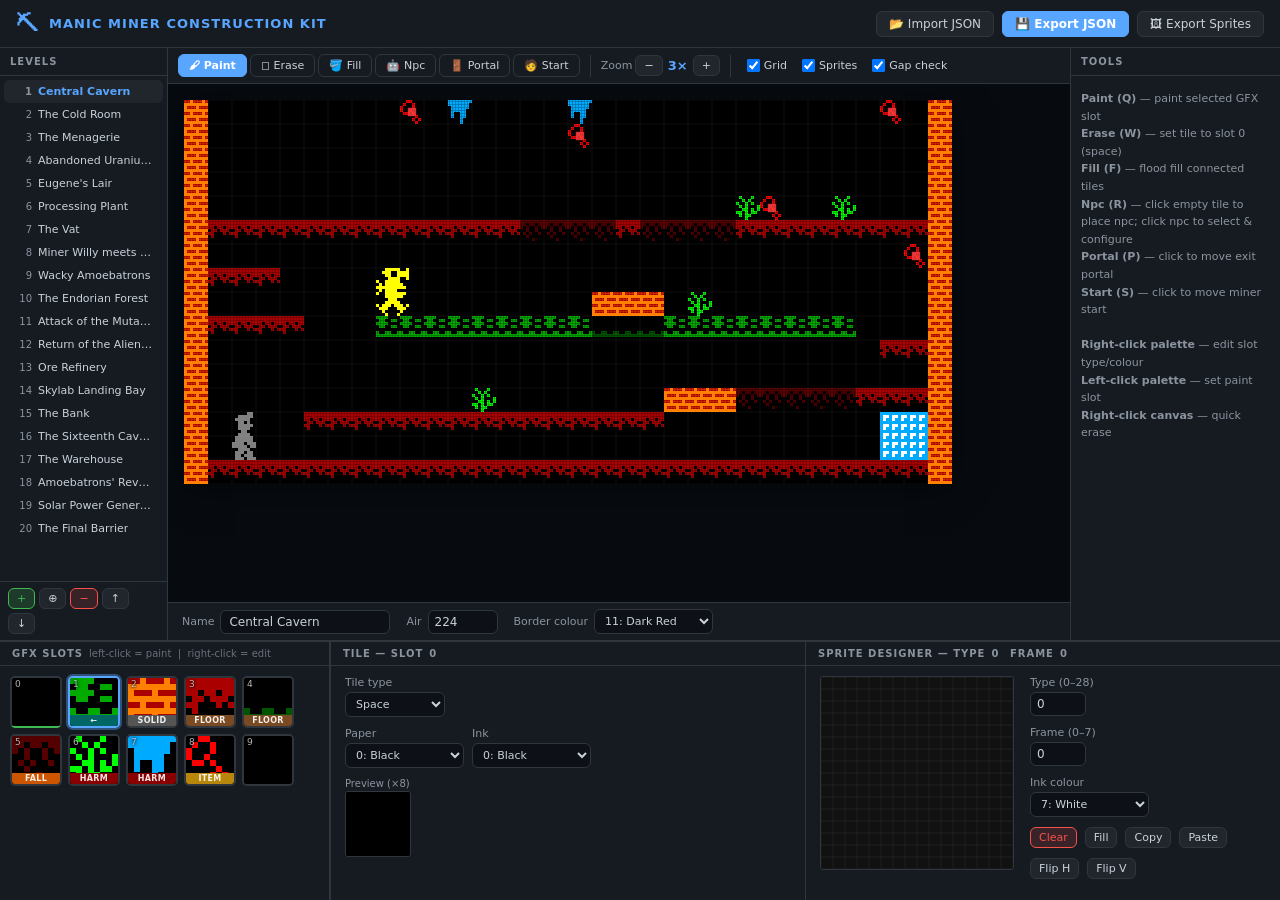
==== web/editor/index.html @ 71e50fc2 "initial commit" ====
<!doctype html>
<html lang="en">
    <head>
        <meta charset="UTF-8" />
        <meta name="viewport" content="width=device-width, initial-scale=1.0" />
        <title>Manic Miner Construction Kit</title>
        <link rel="stylesheet" href="css/style.css" />
    </head>
    <body>
        <!-- ── Header ─────────────────────────────────────────────────────────── -->
        <header class="app-header">
            <div class="brand">
                <span class="brand-gem">⛏</span>
                <span>MANIC MINER CONSTRUCTION KIT</span>
            </div>
            <div class="header-actions">
                <button id="btn-import" class="btn">📂 Import JSON</button>
                <button id="btn-export" class="btn btn-primary">
                    💾 Export JSON
                </button>
                <button id="btn-export-sprites" class="btn">
                    🖼 Export Sprites
                </button>
                <input type="file" id="file-input" accept=".json" hidden />
            </div>
        </header>

        <!-- ── Workspace ──────────────────────────────────────────────────────── -->
        <div class="workspace">
            <!-- Level list sidebar -->
            <aside class="panel panel-levels">
                <div class="panel-header">Levels</div>
                <div id="level-list" class="level-list"></div>
                <div class="panel-footer">
                    <button
                        id="btn-add-level"
                        class="btn btn-sm btn-success"
                        title="Add new level"
                    >
                        +
                    </button>
                    <button
                        id="btn-dup-level"
                        class="btn btn-sm"
                        title="Duplicate level"
                    >
                        ⊕
                    </button>
                    <button
                        id="btn-del-level"
                        class="btn btn-sm btn-danger"
                        title="Delete level"
                    >
                        −
                    </button>
                    <button
                        id="btn-level-up"
                        class="btn btn-sm"
                        title="Move level up"
                    >
                        ↑
                    </button>
                    <button
                        id="btn-level-down"
                        class="btn btn-sm"
                        title="Move level down"
                    >
                        ↓
                    </button>
                </div>
            </aside>

            <!-- Main editor -->
            <main class="editor-main">
                <!-- Toolbar -->
                <div class="toolbar">
                    <div class="tool-group">
                        <button
                            class="tool-btn active"
                            data-tool="paint"
                            title="Paint tile (Q)"
                        >
                            🖌 Paint
                        </button>
                        <button
                            class="tool-btn"
                            data-tool="erase"
                            title="Erase tile (W)"
                        >
                            ◻ Erase
                        </button>
                        <button
                            class="tool-btn"
                            data-tool="fill"
                            title="Flood fill (F)"
                        >
                            🪣 Fill
                        </button>
                        <button
                            class="tool-btn"
                            data-tool="npc"
                            title="Place npc (R) — left-click tile to place, click npc to select"
                        >
                            🤖 Npc
                        </button>
                        <button
                            class="tool-btn"
                            data-tool="portal"
                            title="Place portal (P) — click to move"
                        >
                            🚪 Portal
                        </button>
                        <button
                            class="tool-btn"
                            data-tool="start"
                            title="Set miner start (S) — click to move"
                        >
                            🧑 Start
                        </button>
                    </div>
                    <div class="tool-sep"></div>
                    <div class="tool-group">
                        <span class="tool-label">Zoom</span>
                        <button
                            id="zoom-out"
                            class="btn btn-sm"
                            title="Zoom out (-)"
                        >
                            −
                        </button>
                        <span id="zoom-label" class="zoom-label">3×</span>
                        <button
                            id="zoom-in"
                            class="btn btn-sm"
                            title="Zoom in (+)"
                        >
                            +
                        </button>
                    </div>
                    <div class="tool-sep"></div>
                    <div class="tool-group">
                        <label class="checkbox-row"
                            ><input type="checkbox" id="show-grid" checked />
                            Grid</label
                        >
                        <label class="checkbox-row"
                            ><input type="checkbox" id="show-sprites" checked />
                            Sprites</label
                        >
                        <label class="checkbox-row"
                            ><input type="checkbox" id="show-gap-warnings" checked />
                            Gap check</label
                        >
                    </div>
                </div>

                <!-- Canvas -->
                <div class="canvas-scroll" id="canvas-scroll">
                    <div class="canvas-container">
                        <canvas id="level-canvas"></canvas>
                    </div>
                </div>

                <!-- Level metadata -->
                <div class="level-meta">
                    <label
                        >Name
                        <input
                            type="text"
                            id="level-name"
                            class="input-text"
                            maxlength="32"
                            placeholder="Level name…"
                        />
                    </label>
                    <label
                        >Air
                        <input
                            type="number"
                            id="level-air"
                            class="input-num"
                            min="0"
                            max="65535"
                            value="8192"
                        />
                    </label>
                    <label
                        >Border colour
                        <select id="level-border" class="input-sel"></select>
                    </label>
                </div>
            </main>

            <!-- Properties panel -->
            <aside class="panel panel-props">
                <!-- Npc properties (shown when npc selected) -->
                <div id="npc-props" style="display: none">
                    <div class="panel-header">Npc Properties</div>
                    <div class="props-section">
                        <div class="prop-row">
                            <label
                                >Sprite type
                                <select id="npc-gfx" class="input-sel"></select>
                            </label>
                        </div>
                        <div class="prop-row">
                            <label
                                >Ink colour
                                <select id="npc-ink" class="input-sel"></select>
                            </label>
                        </div>
                        <div class="prop-row">
                            <label
                                >Frames
                                <select id="npc-nframes" class="input-sel">
                                    <option value="3">4 frames</option>
                                    <option value="7">8 frames</option>
                                </select>
                            </label>
                        </div>
                        <div class="prop-row">
                            <label
                                >Movement
                                <select id="npc-move" class="input-sel">
                                    <option value="0">None</option>
                                    <option value="1">← Left</option>
                                    <option value="2">→ Right</option>
                                </select>
                            </label>
                        </div>
                        <div class="prop-row">
                            <label
                                >Speed (ticks/px)
                                <input
                                    type="number"
                                    id="npc-speed"
                                    class="input-num"
                                    min="0"
                                    max="16"
                                    value="0"
                                />
                            </label>
                        </div>
                        <div class="prop-row">
                            <label
                                >Min X (pixels)
                                <input
                                    type="number"
                                    id="npc-min"
                                    class="input-num"
                                    min="0"
                                    max="255"
                                    value="0"
                                />
                            </label>
                        </div>
                        <div class="prop-row">
                            <label
                                >Max X (pixels)
                                <input
                                    type="number"
                                    id="npc-max"
                                    class="input-num"
                                    min="0"
                                    max="255"
                                    value="128"
                                />
                            </label>
                        </div>
                        <div class="prop-row">
                            <button
                                id="btn-del-npc"
                                class="btn btn-sm btn-danger"
                            >
                                Delete Npc
                            </button>
                        </div>
                        <div id="npc-sprite-preview" class="npc-preview"></div>
                    </div>
                </div>

                <!-- Portal properties -->
                <div id="portal-props" style="display: none">
                    <div class="panel-header">Portal</div>
                    <div class="props-section">
                        <p class="hint-text">
                            Click on the level to move the portal.
                        </p>
                        <div class="prop-row">
                            <label
                                >Colour 0 (paper)
                                <select
                                    id="portal-c0"
                                    class="input-sel"
                                ></select>
                            </label>
                        </div>
                        <div class="prop-row">
                            <label
                                >Colour 1 (ink)
                                <select
                                    id="portal-c1"
                                    class="input-sel"
                                ></select>
                            </label>
                        </div>
                        <div
                            id="portal-sprite-preview"
                            class="portal-preview"
                        ></div>
                    </div>
                </div>

                <!-- Miner start properties -->
                <div id="start-props" style="display: none">
                    <div class="panel-header">Miner Start</div>
                    <div class="props-section">
                        <p class="hint-text">
                            Click on the level to move the start position.
                        </p>
                        <div class="prop-row">
                            <label
                                >Miner colour
                                <select
                                    id="start-ink"
                                    class="input-sel"
                                ></select>
                            </label>
                        </div>
                        <div class="prop-row">
                            <label
                                >Facing
                                <select id="start-dir" class="input-sel">
                                    <option value="0">Right →</option>
                                    <option value="1">Left ←</option>
                                </select>
                            </label>
                        </div>
                        <div
                            id="miner-sprite-preview"
                            class="miner-preview"
                        ></div>
                    </div>
                </div>

                <!-- Default info -->
                <div id="tile-info">
                    <div class="panel-header">Tools</div>
                    <div class="props-section">
                        <p class="hint-text">
                            <strong>Paint (Q)</strong> — paint selected GFX
                            slot<br />
                            <strong>Erase (W)</strong> — set tile to slot 0
                            (space)<br />
                            <strong>Fill (F)</strong> — flood fill connected
                            tiles<br />
                            <strong>Npc (R)</strong> — click empty tile to place
                            npc; click npc to select &amp; configure<br />
                            <strong>Portal (P)</strong> — click to move exit
                            portal<br />
                            <strong>Start (S)</strong> — click to move miner
                            start<br />
                            <br />
                            <strong>Right-click palette</strong> — edit slot
                            type/colour<br />
                            <strong>Left-click palette</strong> — set paint
                            slot<br />
                            <strong>Right-click canvas</strong> — quick erase<br />
                        </p>
                    </div>
                </div>
            </aside>
        </div>

        <!-- ── Bottom Panel: GFX palette + tile designer + sprite designer ─────── -->
        <div class="bottom-panel">
            <!-- GFX slot palette -->
            <div class="gfx-palette-section">
                <div class="section-header">
                    GFX Slots
                    <span class="hint-small"
                        >left-click = paint &nbsp;|&nbsp; right-click =
                        edit</span
                    >
                </div>
                <div id="gfx-slots" class="gfx-slots-grid"></div>
            </div>

            <!-- Tile designer -->
            <div class="designer-section">
                <div class="section-header">
                    Tile — Slot <span id="designer-slot-num">0</span>
                </div>
                <div class="designer-layout">
                    <div class="designer-controls">
                        <div class="ctrl-row">
                            <label style="display:flex;flex-direction:column;gap:3px;font-size:11px;color:var(--text-muted)">
                                Tile type
                                <select id="tile-type" class="input-sel"></select>
                            </label>
                        </div>
                        <div class="ctrl-row">
                            <label style="display:flex;flex-direction:column;gap:3px;font-size:11px;color:var(--text-muted)">
                                Paper
                                <select id="tile-paper" class="input-sel"></select>
                            </label>
                            <label style="display:flex;flex-direction:column;gap:3px;font-size:11px;color:var(--text-muted)">
                                Ink
                                <select id="tile-ink" class="input-sel"></select>
                            </label>
                        </div>
                        <div>
                            <div class="preview-label">Preview (×8)</div>
                            <canvas id="tile-preview" width="64" height="64"></canvas>
                        </div>
                    </div>
                </div>
            </div>

            <!-- Sprite designer -->
            <div class="designer-section">
                <div class="section-header">
                    Sprite Designer — Type <span id="sprite-type-num">0</span>
                    &nbsp;Frame <span id="sprite-frame-num">0</span>
                </div>
                <div class="designer-layout">
                    <canvas
                        id="sprite-designer-canvas"
                        width="192"
                        height="192"
                        title="Left-drag to set pixels · Right-drag to clear pixels"
                    ></canvas>
                    <div class="designer-controls">
                        <div class="ctrl-row">
                            <label style="display:flex;flex-direction:column;gap:3px;font-size:11px;color:var(--text-muted)">
                                Type (0–28)
                                <input type="number" id="sprite-type-sel" class="input-num" min="0" max="28" value="0" style="width:56px" />
                            </label>
                        </div>
                        <div class="ctrl-row">
                            <label style="display:flex;flex-direction:column;gap:3px;font-size:11px;color:var(--text-muted)">
                                Frame (0–7)
                                <input type="number" id="sprite-frame-sel" class="input-num" min="0" max="7" value="0" style="width:56px" />
                            </label>
                        </div>
                        <div class="ctrl-row">
                            <label style="display:flex;flex-direction:column;gap:3px;font-size:11px;color:var(--text-muted)">
                                Ink colour
                                <select id="sprite-ink-sel" class="input-sel"></select>
                            </label>
                        </div>
                        <div class="ctrl-row">
                            <button id="btn-sprite-clear" class="btn btn-sm btn-danger">Clear</button>
                            <button id="btn-sprite-fill"  class="btn btn-sm">Fill</button>
                            <button id="btn-sprite-copy"  class="btn btn-sm">Copy</button>
                            <button id="btn-sprite-paste" class="btn btn-sm">Paste</button>
                        </div>
                        <div class="ctrl-row">
                            <button id="btn-sprite-flip-h" class="btn btn-sm">Flip H</button>
                            <button id="btn-sprite-flip-v" class="btn btn-sm">Flip V</button>
                        </div>
                    </div>
                </div>
            </div>
        </div>

        <script type="module" src="js/app.js"></script>
    </body>
</html>
---- web/editor/css/style.css ----
/* Manic Miner Construction Kit — dark modern theme */
:root {
  --bg:          #0d1117;
  --panel:       #161b22;
  --panel2:      #1c2128;
  --border:      #30363d;
  --text:        #c9d1d9;
  --text-muted:  #8b949e;
  --accent:      #58a6ff;
  --accent-h:    #79b8ff;
  --success:     #3fb950;
  --danger:      #f85149;
  --warning:     #d29922;
  --active:      #21262d;
  --hover:       #1c2128;
  --radius:      6px;
  --header-h:    48px;
  --bottom-h:    260px;
  --levels-w:    168px;
  --props-w:     210px;
}

*, *::before, *::after { box-sizing: border-box; margin: 0; padding: 0; }

html, body {
  height: 100%;
  overflow: hidden;
}

body {
  font-family: -apple-system, BlinkMacSystemFont, 'Segoe UI', system-ui, sans-serif;
  font-size: 12px;
  background: var(--bg);
  color: var(--text);
  display: flex;
  flex-direction: column;
}

/* ── Header ─────────────────────────────────────────────────────────────────── */

.app-header {
  height: var(--header-h);
  background: var(--panel);
  border-bottom: 1px solid var(--border);
  display: flex;
  align-items: center;
  padding: 0 16px;
  gap: 12px;
  flex-shrink: 0;
  z-index: 100;
}

.brand {
  display: flex;
  align-items: center;
  gap: 10px;
  font-weight: 800;
  font-size: 13px;
  letter-spacing: 0.08em;
  color: var(--accent);
  flex: 1;
}

.brand-gem { font-size: 22px; }

.header-actions { display: flex; gap: 8px; }

/* ── Workspace layout ───────────────────────────────────────────────────────── */

.workspace {
  display: flex;
  flex: 1;
  min-height: 0;
  overflow: hidden;
}

/* ── Side panels ────────────────────────────────────────────────────────────── */

.panel {
  background: var(--panel);
  display: flex;
  flex-direction: column;
  overflow: hidden;
  flex-shrink: 0;
}

.panel-levels {
  width: var(--levels-w);
  border-right: 1px solid var(--border);
}

.panel-props {
  width: var(--props-w);
  border-left: 1px solid var(--border);
}

.panel-header {
  padding: 8px 10px;
  font-size: 10px;
  font-weight: 700;
  text-transform: uppercase;
  letter-spacing: 0.1em;
  color: var(--text-muted);
  border-bottom: 1px solid var(--border);
  flex-shrink: 0;
}

.panel-footer {
  padding: 6px 8px;
  border-top: 1px solid var(--border);
  display: flex;
  gap: 4px;
  flex-wrap: wrap;
  flex-shrink: 0;
}

/* ── Level list ─────────────────────────────────────────────────────────────── */

.level-list {
  flex: 1;
  overflow-y: auto;
  padding: 4px;
}

.level-item {
  display: flex;
  align-items: center;
  gap: 6px;
  padding: 5px 8px;
  border-radius: var(--radius);
  cursor: pointer;
  font-size: 11px;
  transition: background 0.1s;
  overflow: hidden;
}
.level-item:hover { background: var(--hover); }
.level-item.active { background: var(--active); color: var(--accent); font-weight: 600; }

.level-num {
  font-size: 10px;
  color: var(--text-muted);
  min-width: 20px;
  text-align: right;
  flex-shrink: 0;
}
.level-name-text {
  overflow: hidden;
  text-overflow: ellipsis;
  white-space: nowrap;
}

/* ── Editor main ────────────────────────────────────────────────────────────── */

.editor-main {
  flex: 1;
  display: flex;
  flex-direction: column;
  overflow: hidden;
  min-width: 0;
}

/* ── Toolbar ────────────────────────────────────────────────────────────────── */

.toolbar {
  display: flex;
  align-items: center;
  gap: 4px;
  padding: 6px 10px;
  background: var(--panel);
  border-bottom: 1px solid var(--border);
  flex-shrink: 0;
  flex-wrap: wrap;
}

.tool-group {
  display: flex;
  align-items: center;
  gap: 3px;
}

.tool-sep {
  width: 1px;
  height: 22px;
  background: var(--border);
  margin: 0 6px;
}

.tool-btn {
  padding: 4px 10px;
  border: 1px solid var(--border);
  border-radius: var(--radius);
  background: transparent;
  color: var(--text);
  cursor: pointer;
  font-size: 11px;
  font-family: inherit;
  white-space: nowrap;
  transition: all 0.1s;
}
.tool-btn:hover { background: var(--hover); border-color: var(--accent); }
.tool-btn.active {
  background: var(--accent);
  border-color: var(--accent);
  color: #fff;
  font-weight: 700;
}

.zoom-label {
  font-size: 13px;
  font-weight: 700;
  min-width: 24px;
  text-align: center;
  color: var(--accent);
}
.tool-label { font-size: 11px; color: var(--text-muted); }
.checkbox-row {
  display: flex;
  align-items: center;
  gap: 4px;
  cursor: pointer;
  font-size: 11px;
  padding: 2px 6px;
  border-radius: var(--radius);
  transition: background 0.1s;
}
.checkbox-row:hover { background: var(--hover); }

/* ── Canvas area ────────────────────────────────────────────────────────────── */

.canvas-scroll {
  flex: 1;
  overflow: auto;
  background: #070b10;
  padding: 16px;
  display: flex;
  align-items: flex-start;
  justify-content: flex-start;
}

.canvas-container { display: inline-block; line-height: 0; }

#level-canvas {
  display: block;
  cursor: crosshair;
  image-rendering: pixelated;
  box-shadow: 0 4px 32px rgba(0,0,0,0.6);
}

/* ── Level meta bar ─────────────────────────────────────────────────────────── */

.level-meta {
  display: flex;
  align-items: center;
  gap: 16px;
  padding: 6px 14px;
  background: var(--panel);
  border-top: 1px solid var(--border);
  flex-shrink: 0;
  flex-wrap: wrap;
}
.level-meta label {
  display: flex;
  align-items: center;
  gap: 6px;
  font-size: 11px;
  color: var(--text-muted);
  white-space: nowrap;
}

/* ── Bottom panel ───────────────────────────────────────────────────────────── */

.bottom-panel {
  display: flex;
  height: var(--bottom-h);
  background: var(--panel);
  border-top: 2px solid var(--border);
  flex-shrink: 0;
  overflow-x: auto;
  overflow-y: hidden;
}

.gfx-palette-section {
  width: 330px;
  border-right: 1px solid var(--border);
  display: flex;
  flex-direction: column;
  flex-shrink: 0;
}

.designer-section {
  flex: 1;
  min-width: 420px;
  display: flex;
  flex-direction: column;
  overflow: hidden;
  border-left: 1px solid var(--border);
}

.section-header {
  padding: 6px 12px;
  font-size: 10px;
  font-weight: 700;
  text-transform: uppercase;
  letter-spacing: 0.1em;
  color: var(--text-muted);
  border-bottom: 1px solid var(--border);
  flex-shrink: 0;
  display: flex;
  align-items: center;
  gap: 6px;
}
.hint-small {
  font-weight: 400;
  text-transform: none;
  letter-spacing: 0;
  font-size: 10px;
  color: var(--text-muted);
  opacity: 0.7;
}

/* ── GFX slot palette ───────────────────────────────────────────────────────── */

.gfx-slots-grid {
  display: flex;
  flex-wrap: wrap;
  gap: 6px;
  padding: 10px;
  overflow-y: auto;
  flex: 1;
  align-content: flex-start;
}

.gfx-slot {
  width: 52px;
  height: 52px;
  border: 2px solid var(--border);
  border-radius: 5px;
  cursor: pointer;
  position: relative;
  overflow: hidden;
  transition: border-color 0.1s, box-shadow 0.1s;
  display: flex;
  align-items: stretch;
  background: #000;
}
.gfx-slot canvas {
  width: 100%;
  height: 100%;
  image-rendering: pixelated;
  display: block;
}
.gfx-slot:hover { border-color: var(--accent); }
.gfx-slot.paint-active {
  border-color: var(--accent);
  box-shadow: 0 0 0 2px rgba(88,166,255,0.4);
}
.gfx-slot.design-active {
  border-bottom-color: var(--success);
}
.gfx-slot.paint-active.design-active {
  box-shadow: 0 0 0 2px rgba(88,166,255,0.4), inset 0 -2px 0 var(--success);
}

.gfx-slot-num {
  position: absolute;
  top: 2px;
  left: 3px;
  font-size: 9px;
  color: rgba(255,255,255,0.7);
  text-shadow: 0 0 4px #000, 0 0 2px #000;
  line-height: 1;
  pointer-events: none;
}
.gfx-slot-badge {
  position: absolute;
  bottom: 0;
  left: 0;
  right: 0;
  font-size: 8px;
  text-align: center;
  color: rgba(255,255,255,0.9);
  padding: 1px 0;
  pointer-events: none;
  font-weight: 700;
  letter-spacing: 0.04em;
}

/* ── Tile designer ──────────────────────────────────────────────────────────── */

.designer-layout {
  display: flex;
  gap: 16px;
  padding: 10px 14px;
  flex: 1;
  overflow: hidden;
  align-items: flex-start;
}

#sprite-designer-canvas {
  border: 1px solid var(--border);
  cursor: crosshair;
  image-rendering: pixelated;
  flex-shrink: 0;
  border-radius: 3px;
}

.designer-controls {
  display: flex;
  flex-direction: column;
  gap: 10px;
  min-width: 170px;
}

.ctrl-row {
  display: flex;
  gap: 8px;
  align-items: flex-end;
  flex-wrap: wrap;
}

.preview-label {
  font-size: 10px;
  color: var(--text-muted);
  margin-bottom: 2px;
}

#tile-preview {
  border: 1px solid var(--border);
  image-rendering: pixelated;
  display: block;
  border-radius: 3px;
}

/* ── Properties panel ───────────────────────────────────────────────────────── */

.panel-props {
  overflow-y: auto;
}

.props-section {
  padding: 10px;
}

.prop-row {
  margin-bottom: 10px;
}
.prop-row label {
  display: flex;
  align-items: center;
  justify-content: space-between;
  gap: 8px;
  font-size: 11px;
  color: var(--text-muted);
}

.hint-text {
  font-size: 11px;
  color: var(--text-muted);
  line-height: 1.6;
  padding: 4px 0;
}

.robot-preview, .portal-preview, .miner-preview {
  margin-top: 10px;
  border: 1px solid var(--border);
  border-radius: var(--radius);
  display: flex;
  align-items: center;
  justify-content: center;
  padding: 10px;
  background: #000;
  min-height: 52px;
}
.robot-preview canvas,
.portal-preview canvas,
.miner-preview canvas {
  image-rendering: pixelated;
}

/* ── Buttons ────────────────────────────────────────────────────────────────── */

.btn {
  display: inline-flex;
  align-items: center;
  gap: 4px;
  padding: 5px 12px;
  border: 1px solid var(--border);
  border-radius: var(--radius);
  background: var(--active);
  color: var(--text);
  cursor: pointer;
  font-size: 12px;
  font-family: inherit;
  transition: all 0.1s;
  white-space: nowrap;
}
.btn:hover { background: var(--hover); border-color: var(--accent); color: var(--accent-h); }
.btn-primary   { background: var(--accent);   border-color: var(--accent);   color: #fff; font-weight: 700; }
.btn-primary:hover { background: var(--accent-h); }
.btn-success   { background: rgba(63,185,80,0.2); border-color: var(--success); color: var(--success); }
.btn-success:hover { background: rgba(63,185,80,0.3); }
.btn-danger    { background: rgba(248,81,73,0.15); border-color: var(--danger); color: var(--danger); }
.btn-danger:hover  { background: rgba(248,81,73,0.25); }
.btn-sm { padding: 3px 8px; font-size: 11px; }

/* ── Form controls ──────────────────────────────────────────────────────────── */

.input-text {
  padding: 4px 8px;
  background: var(--bg);
  border: 1px solid var(--border);
  border-radius: var(--radius);
  color: var(--text);
  font-size: 12px;
  font-family: inherit;
  width: 170px;
  transition: border-color 0.1s;
}
.input-text:focus { outline: none; border-color: var(--accent); }

.input-num {
  padding: 4px 6px;
  background: var(--bg);
  border: 1px solid var(--border);
  border-radius: var(--radius);
  color: var(--text);
  font-size: 12px;
  font-family: inherit;
  width: 70px;
  transition: border-color 0.1s;
}
.input-num:focus { outline: none; border-color: var(--accent); }

.input-sel {
  padding: 4px 6px;
  background: var(--bg);
  border: 1px solid var(--border);
  border-radius: var(--radius);
  color: var(--text);
  font-size: 11px;
  font-family: inherit;
  transition: border-color 0.1s;
}
.input-sel:focus { outline: none; border-color: var(--accent); }

/* ── Scrollbars ─────────────────────────────────────────────────────────────── */

::-webkit-scrollbar { width: 6px; height: 6px; }
::-webkit-scrollbar-track { background: var(--bg); }
::-webkit-scrollbar-thumb { background: var(--border); border-radius: 3px; }
::-webkit-scrollbar-thumb:hover { background: var(--text-muted); }
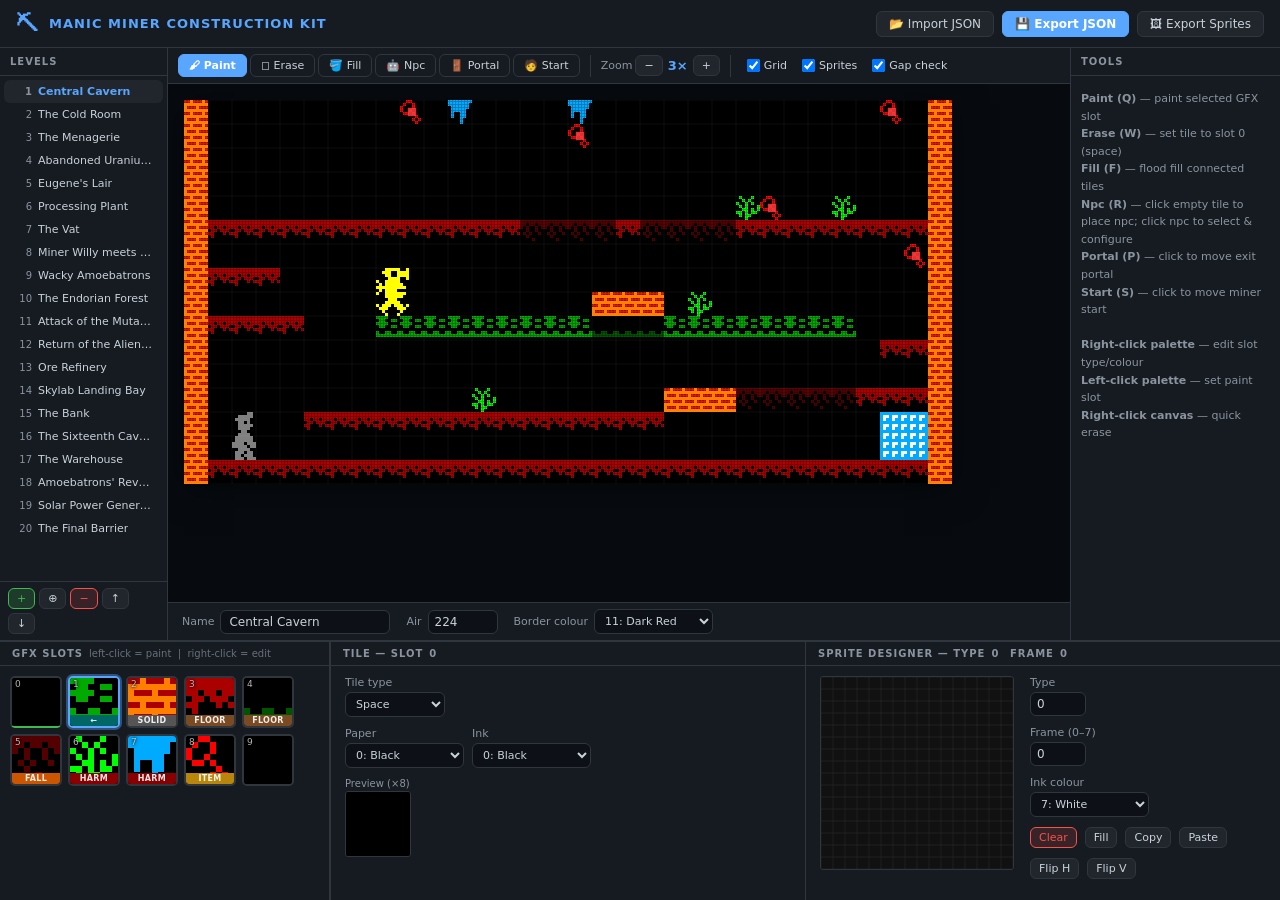
==== commit b8c98ee1: "Allow up to 16 tile slots and 96 sprites; scale level count beyond 20 - levels[].info may have 1..16" ====
--- a/web/editor/index.html
+++ b/web/editor/index.html
@@ -433,7 +433,7 @@
                     <div class="designer-controls">
                         <div class="ctrl-row">
                             <label style="display:flex;flex-direction:column;gap:3px;font-size:11px;color:var(--text-muted)">
-                                Type (0–28)
+                                Type
                                 <input type="number" id="sprite-type-sel" class="input-num" min="0" max="28" value="0" style="width:56px" />
                             </label>
                         </div>
